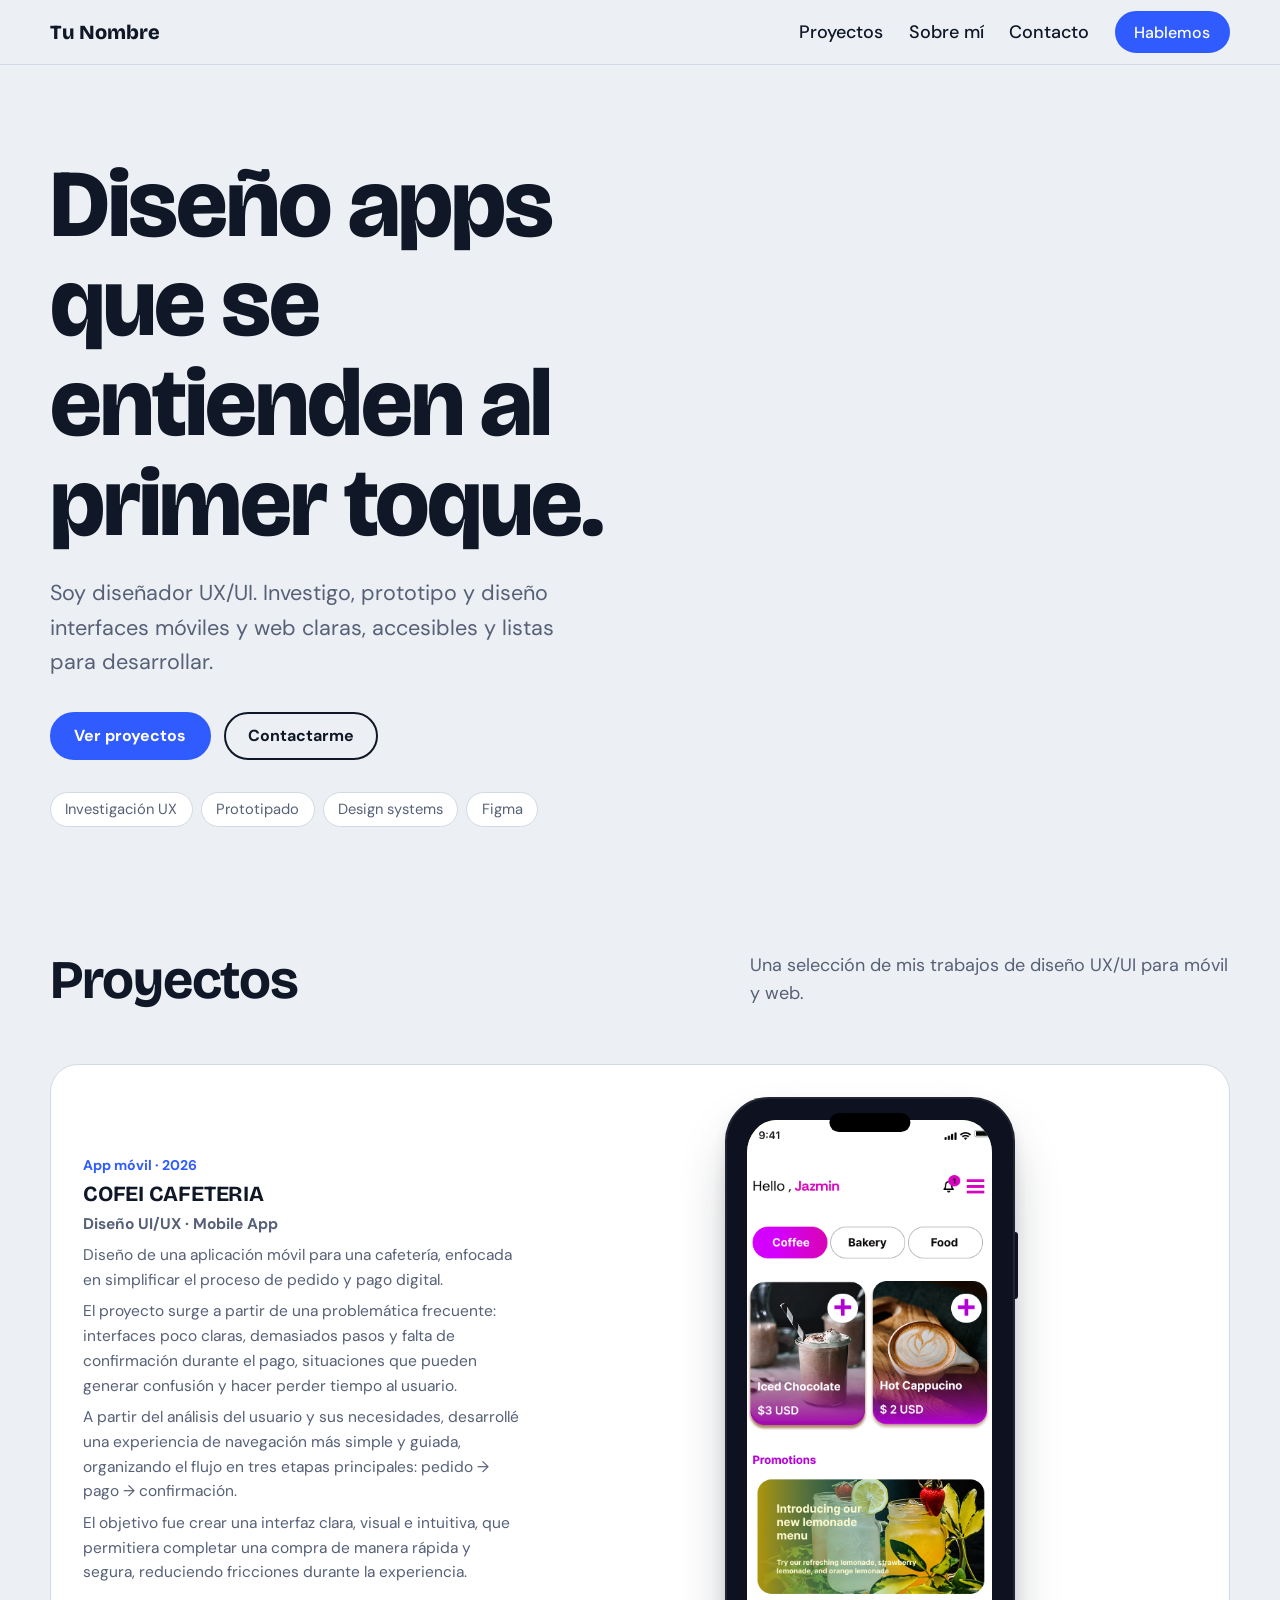
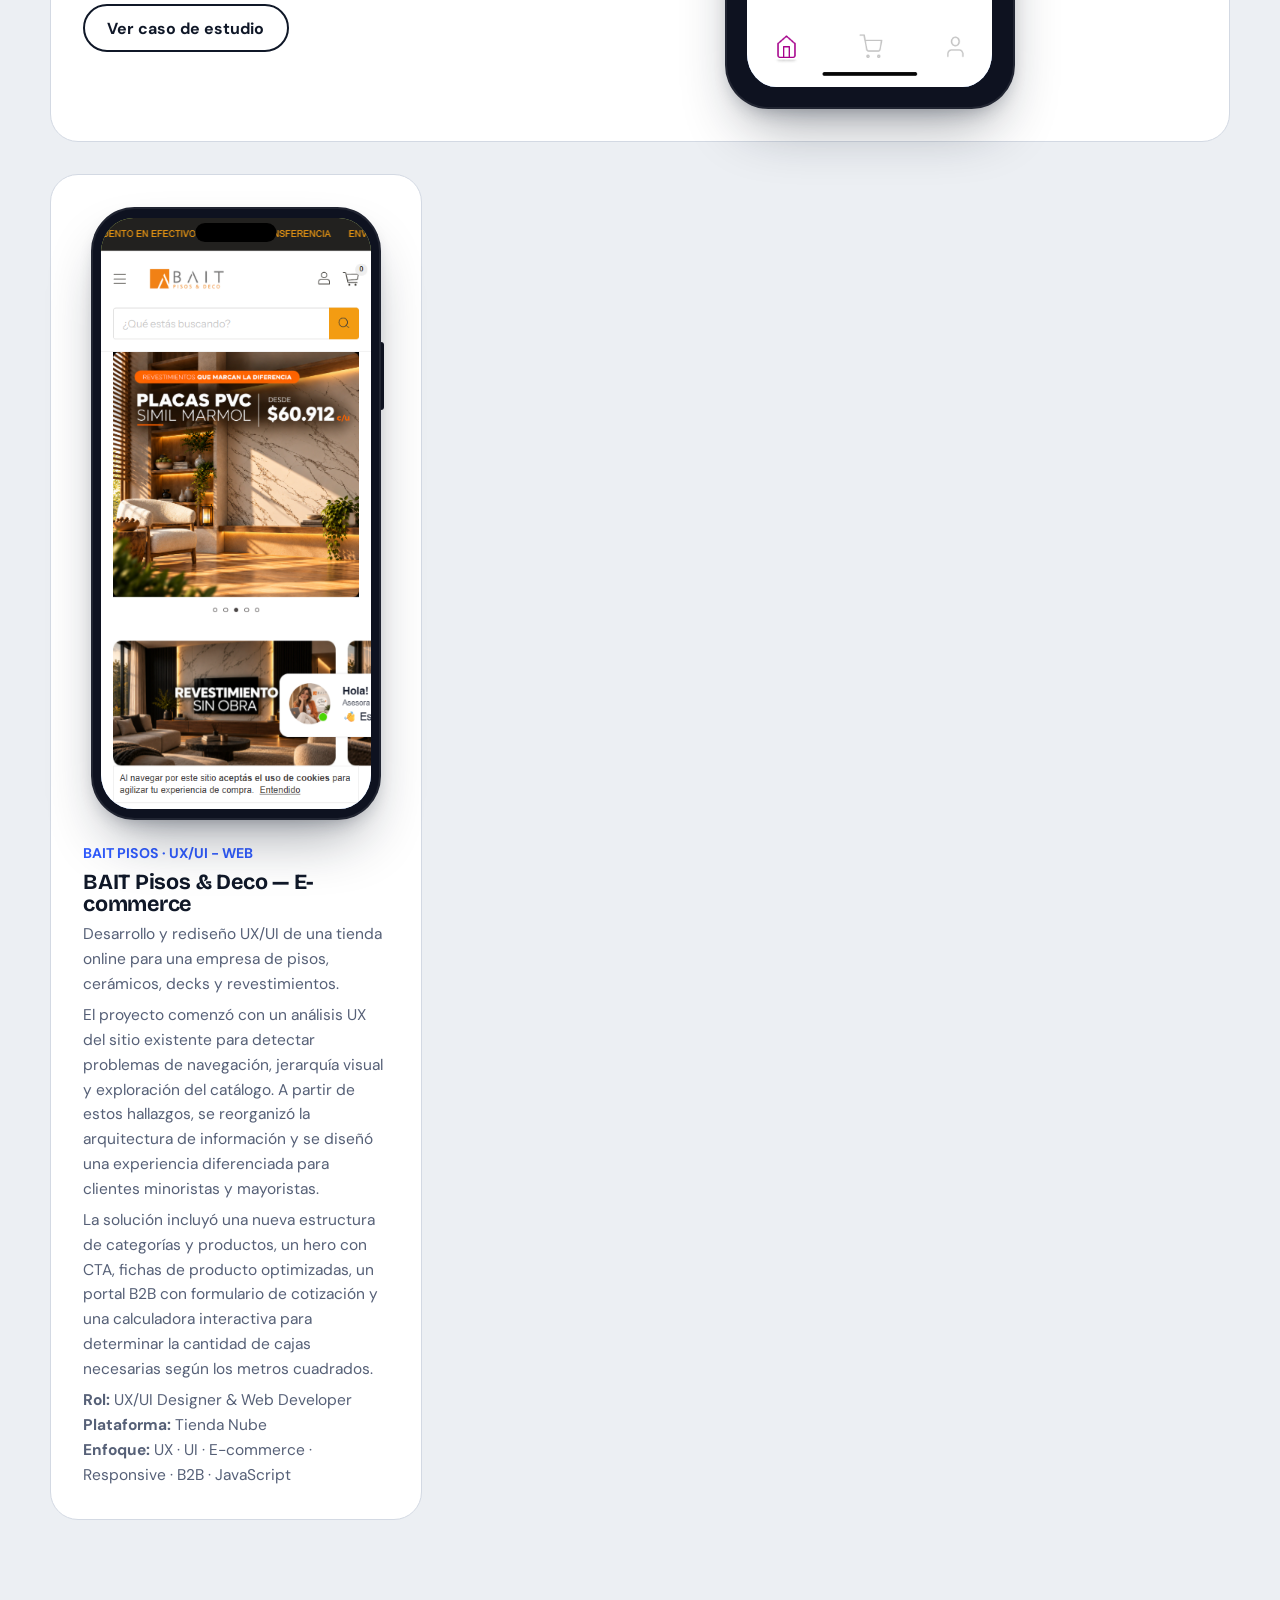
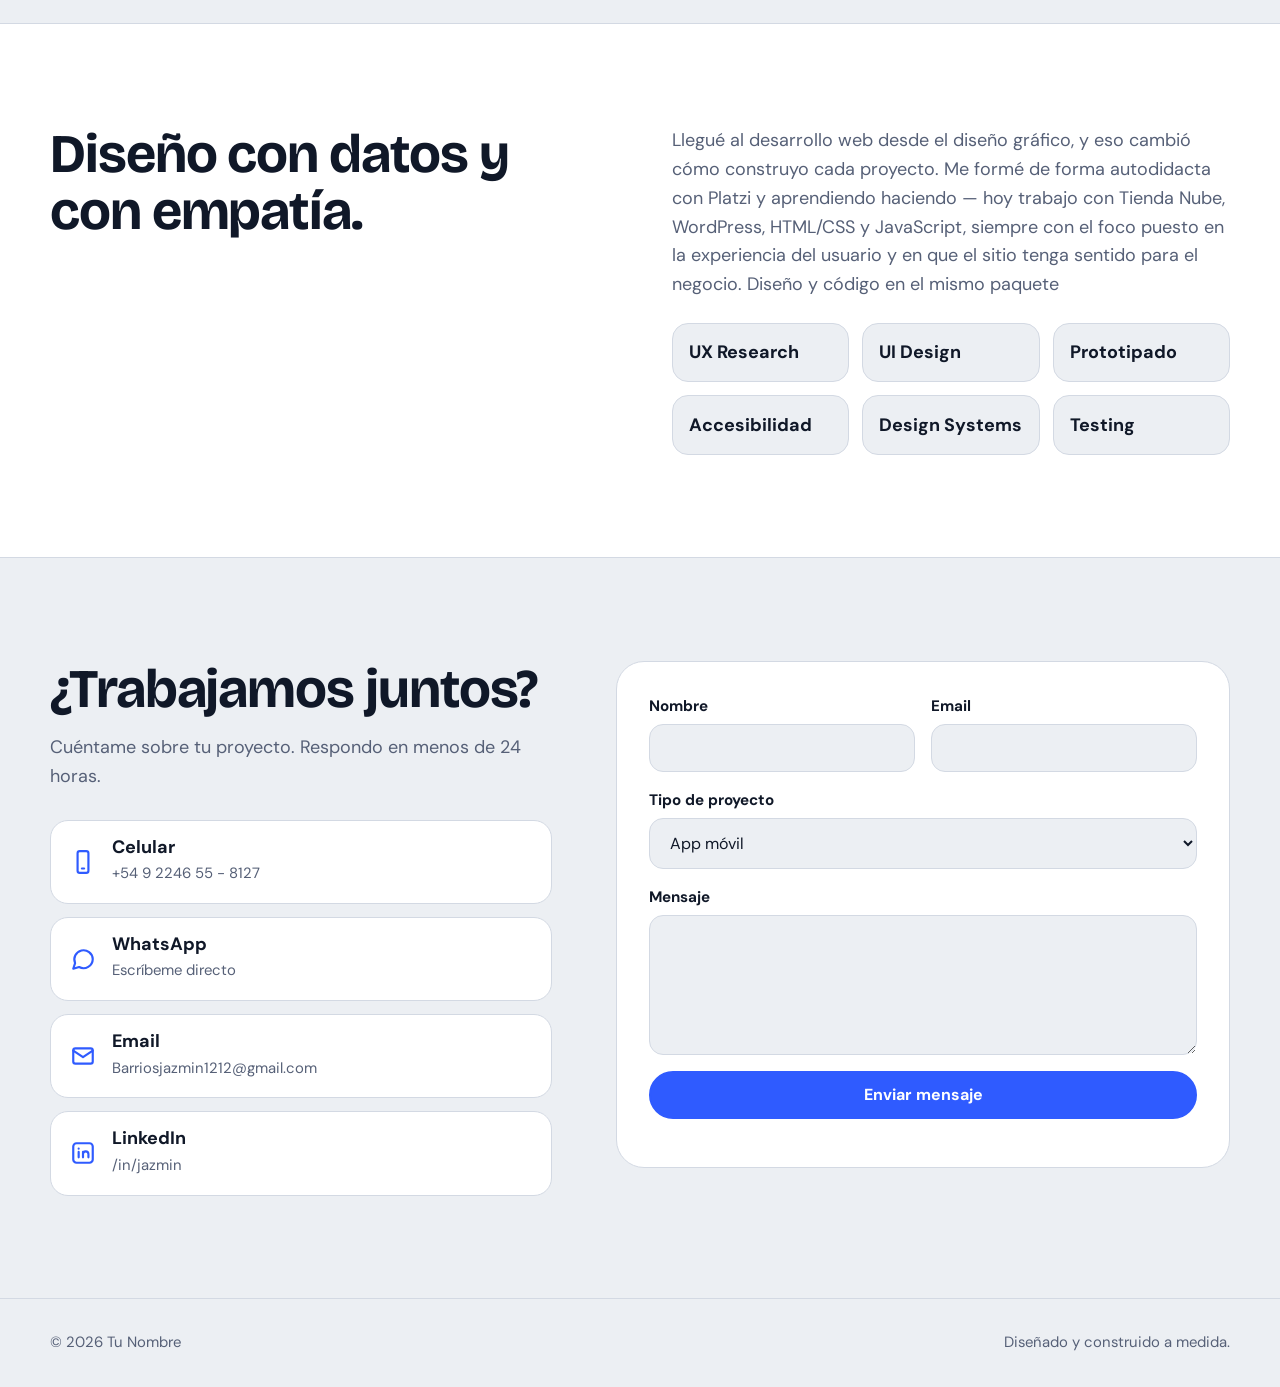
==== index.html @ ffe3392c "Update index.html" ====
<!DOCTYPE html>
<html lang="es">
<head>
<meta charset="utf-8">
<meta name="viewport" content="width=device-width, initial-scale=1, viewport-fit=cover">
<title>JAZMIN BARRIOS · Diseñador UX/UI</title>
<link rel="preconnect" href="https://fonts.googleapis.com">
<link href="https://fonts.googleapis.com/css2?family=Bricolage+Grotesque:opsz,wght@12..96,500;12..96,700;12..96,800&family=DM+Sans:wght@400;500;700&display=swap" rel="stylesheet">
<style>
:root{
  --bg:#ECEFF3; --surface:#FFFFFF; --ink:#101828; --muted:#566077; --line:#D3D9E3;
  --accent:#2F5BFF; --accent-ink:#FFFFFF; --lime:#D9F36B; --phone:#0E1220;
  --f-display:"Bricolage Grotesque","Trebuchet MS",system-ui,sans-serif;
  --f-body:"DM Sans",system-ui,-apple-system,"Segoe UI",sans-serif;
  box-sizing:border-box; padding-top:env(safe-area-inset-top,0px); padding-bottom:env(safe-area-inset-bottom,0px);
}
@media (prefers-color-scheme:dark){:root:not([data-theme="light"]){--bg:#0C1020;--surface:#151B30;--ink:#EEF1F8;--muted:#9AA4BE;--line:#27304A;--accent:#7B98FF;--accent-ink:#0C1020;--phone:#03050B}}
:root[data-theme="dark"]{--bg:#0C1020;--surface:#151B30;--ink:#EEF1F8;--muted:#9AA4BE;--line:#27304A;--accent:#7B98FF;--accent-ink:#0C1020;--phone:#03050B}
*,*::before,*::after{box-sizing:inherit}
html{scroll-behavior:smooth;scroll-padding-top:calc(env(safe-area-inset-top,0px) + 72px)}
body{margin:0;background:var(--bg);color:var(--ink);font:400 clamp(1rem,.95rem + .25vw,1.125rem)/1.6 var(--f-body);-webkit-font-smoothing:antialiased;overflow-x:hidden}
img,video{max-width:100%;display:block}
a{color:inherit}
:focus-visible{outline:3px solid var(--accent);outline-offset:3px;border-radius:6px}
.wrap{width:min(1180px,100% - 2*clamp(1.1rem,4vw,2.5rem));margin-inline:auto}
h1,h2,h3{font-family:var(--f-display);line-height:1.04;margin:0;letter-spacing:-.02em}
h1{font-size:clamp(2.6rem,1.4rem + 6vw,6rem);font-weight:800}
h2{font-size:clamp(1.9rem,1.2rem + 3vw,3.4rem);font-weight:700}
h3{font-size:1.35rem;font-weight:700;letter-spacing:-.01em}
p{margin:0}
.btn{display:inline-flex;align-items:center;justify-content:center;gap:.5rem;min-height:48px;padding:.7rem 1.4rem;border-radius:999px;font-weight:700;text-decoration:none;border:2px solid var(--ink);cursor:pointer;font:700 1rem var(--f-body);background:transparent;color:var(--ink);transition:transform .15s,background .15s}
.btn:hover{transform:translateY(-2px)}
.btn.primary{background:var(--accent);border-color:var(--accent);color:var(--accent-ink)}

/* Header */
header{position:sticky;top:0;z-index:20;background:color-mix(in srgb,var(--bg) 88%,transparent);backdrop-filter:blur(10px);border-bottom:1px solid var(--line);padding-top:env(safe-area-inset-top,0px)}
.nav{display:flex;align-items:center;justify-content:space-between;min-height:64px}
.logo{font:800 1.25rem var(--f-display);text-decoration:none}
.menu{display:flex;gap:1.6rem;align-items:center}
.menu a{text-decoration:none;font-weight:500}
.menu a:hover{color:var(--accent)}
.burger{display:none;width:48px;height:48px;border:0;background:none;color:var(--ink);cursor:pointer}
.burger span,.burger span::before,.burger span::after{display:block;width:24px;height:2px;background:currentColor;margin:auto;position:relative;transition:.2s}
.burger span::before,.burger span::after{content:"";position:absolute;left:0}
.burger span::before{top:-7px}.burger span::after{top:7px}
@media (max-width:760px){
  .burger{display:block}
  .menu{position:absolute;inset:100% 0 auto 0;flex-direction:column;align-items:stretch;gap:0;background:var(--bg);border-bottom:1px solid var(--line);padding:.5rem clamp(1.1rem,4vw,2.5rem) 1rem;display:none}
  .menu.open{display:flex}
  .menu a{padding:.9rem 0;border-bottom:1px solid var(--line)}
}

/* Hero */
.hero{padding-block:clamp(2.5rem,7vw,6rem);display:grid;grid-template-columns:1.2fr .8fr;gap:clamp(2rem,5vw,4rem);align-items:center}
.hero p.lead{margin-top:1.4rem;max-width:34rem;color:var(--muted);font-size:1.2em}
.hero .actions{display:flex;flex-wrap:wrap;gap:.8rem;margin-top:2rem}
.tags{display:flex;flex-wrap:wrap;gap:.5rem;margin-top:2rem;padding:0;list-style:none}
.tags li{border:1px solid var(--line);background:var(--surface);padding:.3rem .9rem;border-radius:999px;font-size:.92rem;color:var(--muted)}
.hero-phone{display:grid;place-items:center}
@media (max-width:860px){.hero{grid-template-columns:1fr}.hero-phone{order:-1}}

/* Phone mockup */
.phone{position:relative;width:min(100%,290px);aspect-ratio:9/19;background:var(--phone);border-radius:15% / 7.2%;padding:3.4%;box-shadow:0 0 0 2px rgba(255,255,255,.08) inset,0 30px 60px -20px rgba(16,24,40,.45),0 8px 18px -8px rgba(16,24,40,.3)}
.phone::before{content:"";position:absolute;top:2.6%;left:50%;translate:-50% 0;width:28%;height:3%;background:#000;border-radius:99px;z-index:3}
.phone::after{content:"";position:absolute;right:-3px;top:22%;width:3px;height:11%;background:var(--phone);border-radius:0 3px 3px 0}
.screen{position:relative;width:100%;height:100%;border-radius:12% / 5.8%;overflow:hidden;background:linear-gradient(160deg,var(--lime),#9EC5FF 70%);display:grid;place-items:center;text-align:center}
.screen img,.screen video{position:absolute;inset:0;width:100%;height:100%;object-fit:cover}

/* Projects */
section{padding-block:clamp(3rem,8vw,6.5rem)}
.head{display:flex;flex-wrap:wrap;justify-content:space-between;align-items:end;gap:1rem;margin-bottom:clamp(2rem,5vw,3.5rem)}
.head p{color:var(--muted);max-width:30rem}
.projects{display:grid;gap:clamp(1.2rem,3vw,2rem);grid-template-columns:repeat(auto-fit,minmax(min(100%,300px),1fr))}
.card{background:var(--surface);border:1px solid var(--line);border-radius:28px;padding:clamp(1.2rem,3vw,2rem);display:grid;gap:1.4rem;justify-items:center;text-align:left}
.card .info{width:100%;display:grid;gap:.4rem}
.card .info p{color:var(--muted);font-size:.97rem}
.card .meta{font-size:.88rem;color:var(--accent);font-weight:700}
.card.wide{grid-column:1/-1;grid-template-columns:.8fr 1.2fr;align-items:center}
.card.wide .phones{display:flex;justify-content:center;gap:1rem;flex-wrap:wrap;width:100%}
.card.wide .phone{width:min(100%,290px)}
@media (max-width:760px){.card.wide{grid-template-columns:1fr}}

/* About */
.about{background:var(--surface);border-block:1px solid var(--line)}
.about .grid{display:grid;grid-template-columns:1fr 1fr;gap:clamp(2rem,5vw,4rem)}
.about p+p{margin-top:1rem}
.about p{color:var(--muted)}
.skills{display:grid;grid-template-columns:repeat(auto-fit,minmax(140px,1fr));gap:.8rem;margin-top:1.5rem}
.skills div{border:1px solid var(--line);border-radius:16px;padding:.9rem 1rem;font-weight:700;background:var(--bg)}
@media (max-width:760px){.about .grid{grid-template-columns:1fr}}

/* Contact */
.contact{display:grid;grid-template-columns:.9fr 1.1fr;gap:clamp(2rem,5vw,4rem);align-items:start}
.channels{display:grid;gap:.8rem;margin-top:1.8rem}
.channel{display:flex;align-items:center;gap:1rem;padding:1rem 1.2rem;border:1px solid var(--line);background:var(--surface);border-radius:18px;text-decoration:none;min-height:64px;transition:border-color .15s,transform .15s}
.channel:hover{border-color:var(--accent);transform:translateX(4px)}
.channel svg{width:26px;height:26px;flex:none;color:var(--accent)}
.channel b{display:block;line-height:1.2}
.channel span{color:var(--muted);font-size:.93rem;overflow-wrap:anywhere}
form{display:grid;gap:1rem;background:var(--surface);border:1px solid var(--line);border-radius:28px;padding:clamp(1.2rem,3vw,2rem)}
.two{display:grid;grid-template-columns:1fr 1fr;gap:1rem}
label{display:grid;gap:.35rem;font-weight:700;font-size:.95rem}
input[type=text],input[type=email],textarea,select{font:400 1rem var(--f-body);color:var(--ink);background:var(--bg);border:1.5px solid var(--line);border-radius:14px;padding:.8rem 1rem;width:100%;min-height:48px}
textarea{min-height:140px;resize:vertical}
input:focus,textarea:focus,select:focus{outline:3px solid var(--accent);outline-offset:1px;border-color:var(--accent)}
@media (max-width:860px){.contact{grid-template-columns:1fr}}
@media (max-width:480px){.two{grid-template-columns:1fr}}

footer{padding-block:2rem;border-top:1px solid var(--line);color:var(--muted);font-size:.93rem}
footer .wrap{display:flex;flex-wrap:wrap;justify-content:space-between;gap:.6rem}
@media (prefers-reduced-motion:reduce){*{transition:none!important;animation:none!important;scroll-behavior:auto!important}}
@keyframes rise{from{opacity:0;transform:translateY(30px) rotate(3deg)}to{opacity:1;transform:none}}
.hero-phone .phone{animation:rise .9s cubic-bezier(.2,.8,.2,1) both}
</style>
</head>
<body>

<header>
  <div class="wrap nav">
    <a class="logo" href="#inicio">Tu Nombre</a>
    <button class="burger" aria-label="Abrir menú" aria-expanded="false" aria-controls="menu"><span></span></button>
    <nav class="menu" id="menu" aria-label="Principal">
      <a href="#proyectos">Proyectos</a>
      <a href="#sobre-mi">Sobre mí</a>
      <a href="#contacto">Contacto</a>
      <a class="btn primary" href="#contacto" style="min-height:42px;padding:.4rem 1.1rem">Hablemos</a>
    </nav>
  </div>
</header>

<main id="inicio">
  <div class="wrap hero">
    <div>
      <h1>Diseño apps que se entienden al primer toque.</h1>
      <p class="lead">Soy diseñador UX/UI. Investigo, prototipo y diseño interfaces móviles y web claras, accesibles y listas para desarrollar.</p>
      <div class="actions">
        <a class="btn primary" href="#proyectos">Ver proyectos</a>
        <a class="btn" href="#contacto">Contactarme</a>
      </div>
      <ul class="tags"><li>Investigación UX</li><li>Prototipado</li><li>Design systems</li><li>Figma</li></ul>
    </div>
    <div class="hero-phone">
      <!-- CELULAR DEL HERO: cambiá img/hero.png por tu imagen -->
    
    </div>
  </div>

  <section id="proyectos" style="padding-top:1rem">
    <div class="wrap">
      <div class="head">
        <h2>Proyectos</h2>
        <p>Una selección de mis trabajos de diseño UX/UI para móvil y web.</p>
      </div>
      <div class="projects">

        <!-- PROYECTO 1: COFEI (3 pantallas) -->
        <article class="card wide">
          <div class="info">
            <span class="meta">App móvil · 2026</span>
            <h3>COFEI CAFETERIA</h3>
            <p><strong>Diseño UI/UX · Mobile App</strong></p>
            <p>Diseño de una aplicación móvil para una cafetería, enfocada en simplificar el proceso de pedido y pago digital.</p>
            <p>El proyecto surge a partir de una problemática frecuente: interfaces poco claras, demasiados pasos y falta de confirmación durante el pago, situaciones que pueden generar confusión y hacer perder tiempo al usuario.</p>
            <p>A partir del análisis del usuario y sus necesidades, desarrollé una experiencia de navegación más simple y guiada, organizando el flujo en tres etapas principales: pedido → pago → confirmación.</p>
            <p>El objetivo fue crear una interfaz clara, visual e intuitiva, que permitiera completar una compra de manera rápida y segura, reduciendo fricciones durante la experiencia.</p>
            <div><a class="btn" href="https://drive.google.com/file/d/15c0gCUT5WJkd02UTQThcru2a3MpFmEV_/view?usp=sharing" target="_blank" rel="noopener" style="margin-top:.8rem">Ver caso de estudio</a></div>
          </div>
          <div class="phone"><div class="screen"><img src="./Messanger%20Discover%20%282%29.png" alt="Tienda online BAIT Pisos & Deco"> alt="Tienda online BAIT Pisos & Deco"></div></div>
          
        </article>

        <!-- PROYECTO 2: BAIT -->
        <article class="card">
          <div class="phone"><div class="screen"><img src="./Captura de pantalla 2026-10-03 153415.png" alt="Tienda online BAIT Pisos & Deco"> alt="Tienda online BAIT Pisos & Deco"></div></div>
          <div class="info">
            <span class="meta">BAIT PISOS · UX/UI - WEB</span>
            <h3>BAIT Pisos &amp; Deco — E-commerce</h3>
            <p>Desarrollo y rediseño UX/UI de una tienda online para una empresa de pisos, cerámicos, decks y revestimientos.</p>
            <p>El proyecto comenzó con un análisis UX del sitio existente para detectar problemas de navegación, jerarquía visual y exploración del catálogo. A partir de estos hallazgos, se reorganizó la arquitectura de información y se diseñó una experiencia diferenciada para clientes minoristas y mayoristas.</p>
            <p>La solución incluyó una nueva estructura de categorías y productos, un hero con CTA, fichas de producto optimizadas, un portal B2B con formulario de cotización y una calculadora interactiva para determinar la cantidad de cajas necesarias según los metros cuadrados.</p>
            <p><strong>Rol:</strong> UX/UI Designer &amp; Web Developer<br>
            <strong>Plataforma:</strong> Tienda Nube<br>
            <strong>Enfoque:</strong> UX · UI · E-commerce · Responsive · B2B · JavaScript</p>
          </div>
        </article>

        <!-- PROYECTO 3 -->
       
  </section>

  <section id="sobre-mi" class="about">
    <div class="wrap grid">
      <h2>Diseño con datos y con empatía.</h2>
      <div>
        <p>Llegué al desarrollo web desde el diseño gráfico, y eso
cambió cómo construyo cada proyecto. Me formé de forma
autodidacta con Platzi y aprendiendo haciendo — hoy
trabajo con Tienda Nube, WordPress, HTML/CSS y
JavaScript, siempre con el foco puesto en la experiencia del
usuario y en que el sitio tenga sentido para el negocio.
Diseño y código en el mismo paquete</p>
        <div class="skills"><div>UX Research</div><div>UI Design</div><div>Prototipado</div><div>Accesibilidad</div><div>Design Systems</div><div>Testing</div></div>
      </div>
    </div>
  </section>

  <section id="contacto">
    <div class="wrap contact">
      <div>
        <h2>¿Trabajamos juntos?</h2>
        <p style="color:var(--muted);margin-top:1rem">Cuéntame sobre tu proyecto. Respondo en menos de 24 horas.</p>
        <div class="channels">
          <a class="channel" href="tel:+542246558127"><svg viewBox="0 0 24 24" fill="none" stroke="currentColor" stroke-width="2" stroke-linecap="round" stroke-linejoin="round"><rect x="7" y="2" width="10" height="20" rx="2"/><path d="M11 18h2"/></svg><div><b>Celular</b><span>+54 9 2246 55 - 8127</span></div></a>
          <a class="channel" href="https://wa.me/542246558127" target="_blank" rel="noopener"><svg viewBox="0 0 24 24" fill="none" stroke="currentColor" stroke-width="2" stroke-linecap="round" stroke-linejoin="round"><path d="M21 12a8.5 8.5 0 0 1-12.6 7.4L3 21l1.7-5.2A8.5 8.5 0 1 1 21 12z"/></svg><div><b>WhatsApp</b><span>Escríbeme directo</span></div></a>
          <a class="channel" href="mailto:hola@tunombre.com"><svg viewBox="0 0 24 24" fill="none" stroke="currentColor" stroke-width="2" stroke-linecap="round" stroke-linejoin="round"><rect x="3" y="5" width="18" height="14" rx="2"/><path d="m3 7 9 6 9-6"/></svg><div><b>Email</b><span>Barriosjazmin1212@gmail.com</span></div></a>
          <a class="channel" href="www.linkedin.com/in/jazmin-victoria-barrios-083703380" target="_blank" rel="noopener"><svg viewBox="0 0 24 24" fill="none" stroke="currentColor" stroke-width="2" stroke-linecap="round" stroke-linejoin="round"><rect x="3" y="3" width="18" height="18" rx="3"/><path d="M8 11v5M8 8v.01M12 16v-5M12 13a2.5 2.5 0 0 1 5 0v3"/></svg><div><b>LinkedIn</b><span>/in/jazmin</span></div></a>
        </div>
      </div>
      <form id="form">
        <div class="two">
          <label>Nombre<input type="text" name="nombre" required autocomplete="name"></label>
          <label>Email<input type="email" name="email" required autocomplete="email"></label>
        </div>
        <label>Tipo de proyecto
          <select name="tipo"><option>App móvil</option><option>Sitio web</option><option>Design system</option><option>Otro</option></select>
        </label>
        <label>Mensaje<textarea name="mensaje" required></textarea></label>
        <button class="btn primary" type="submit">Enviar mensaje</button>
        <p id="msg" role="status" style="color:var(--muted);font-size:.93rem"></p>
      </form>
    </div>
  </section>
</main>

<footer><div class="wrap"><span>© 2026 Tu Nombre</span><span>Diseñado y construido a medida.</span></div></footer>

<script>
// Menú móvil
const burger=document.querySelector('.burger'),menu=document.getElementById('menu');
burger.addEventListener('click',()=>{const o=menu.classList.toggle('open');burger.setAttribute('aria-expanded',o)});
menu.querySelectorAll('a').forEach(a=>a.addEventListener('click',()=>{menu.classList.remove('open');burger.setAttribute('aria-expanded',false)}));

// Formulario → abre tu correo con el mensaje listo
document.getElementById('form').addEventListener('submit',e=>{
  e.preventDefault();
  const d=new FormData(e.target);
  const body=encodeURIComponent(`${d.get('mensaje')}\n\n— ${d.get('nombre')} (${d.get('email')})`);
  location.href=`mailto:hola@tunombre.com?subject=${encodeURIComponent('Proyecto: '+d.get('tipo'))}&body=${body}`;
  document.getElementById('msg').textContent='Abriendo tu app de correo para enviar el mensaje.';
});
</script>
</body>
</html>
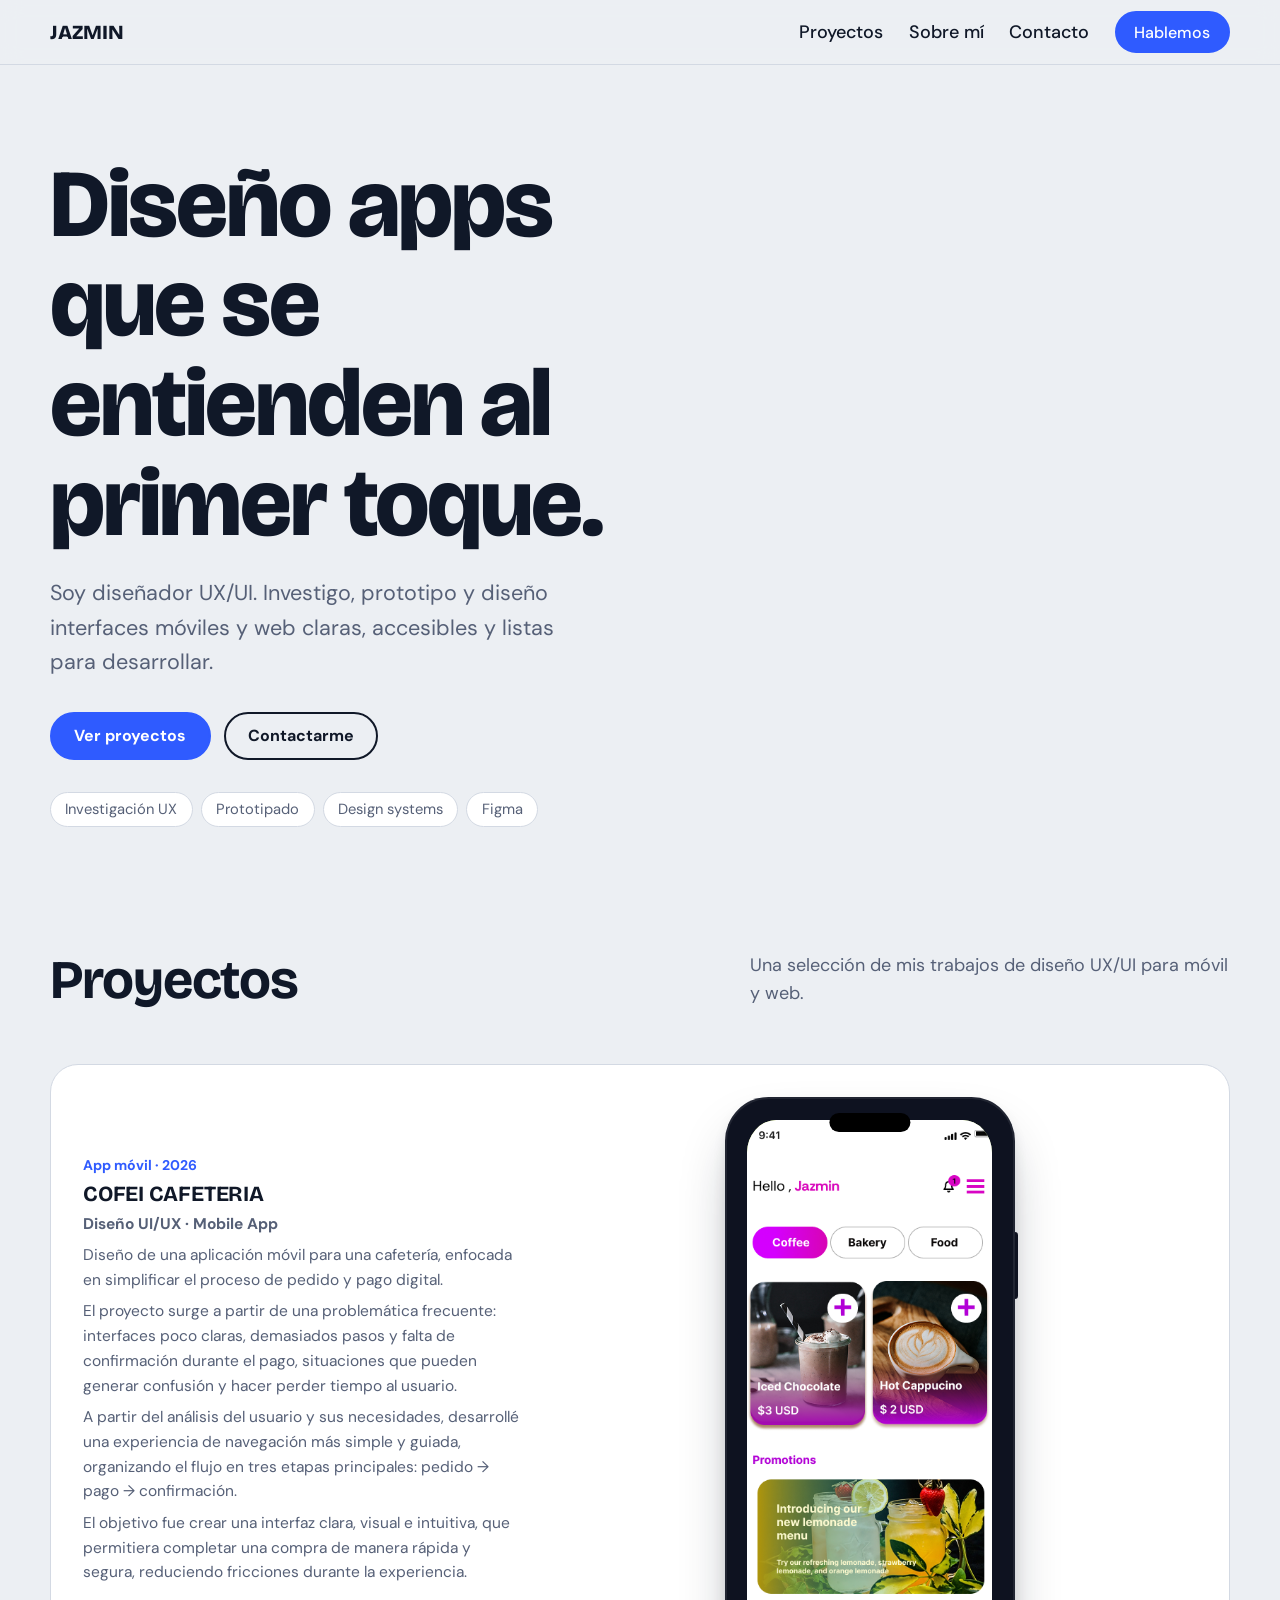
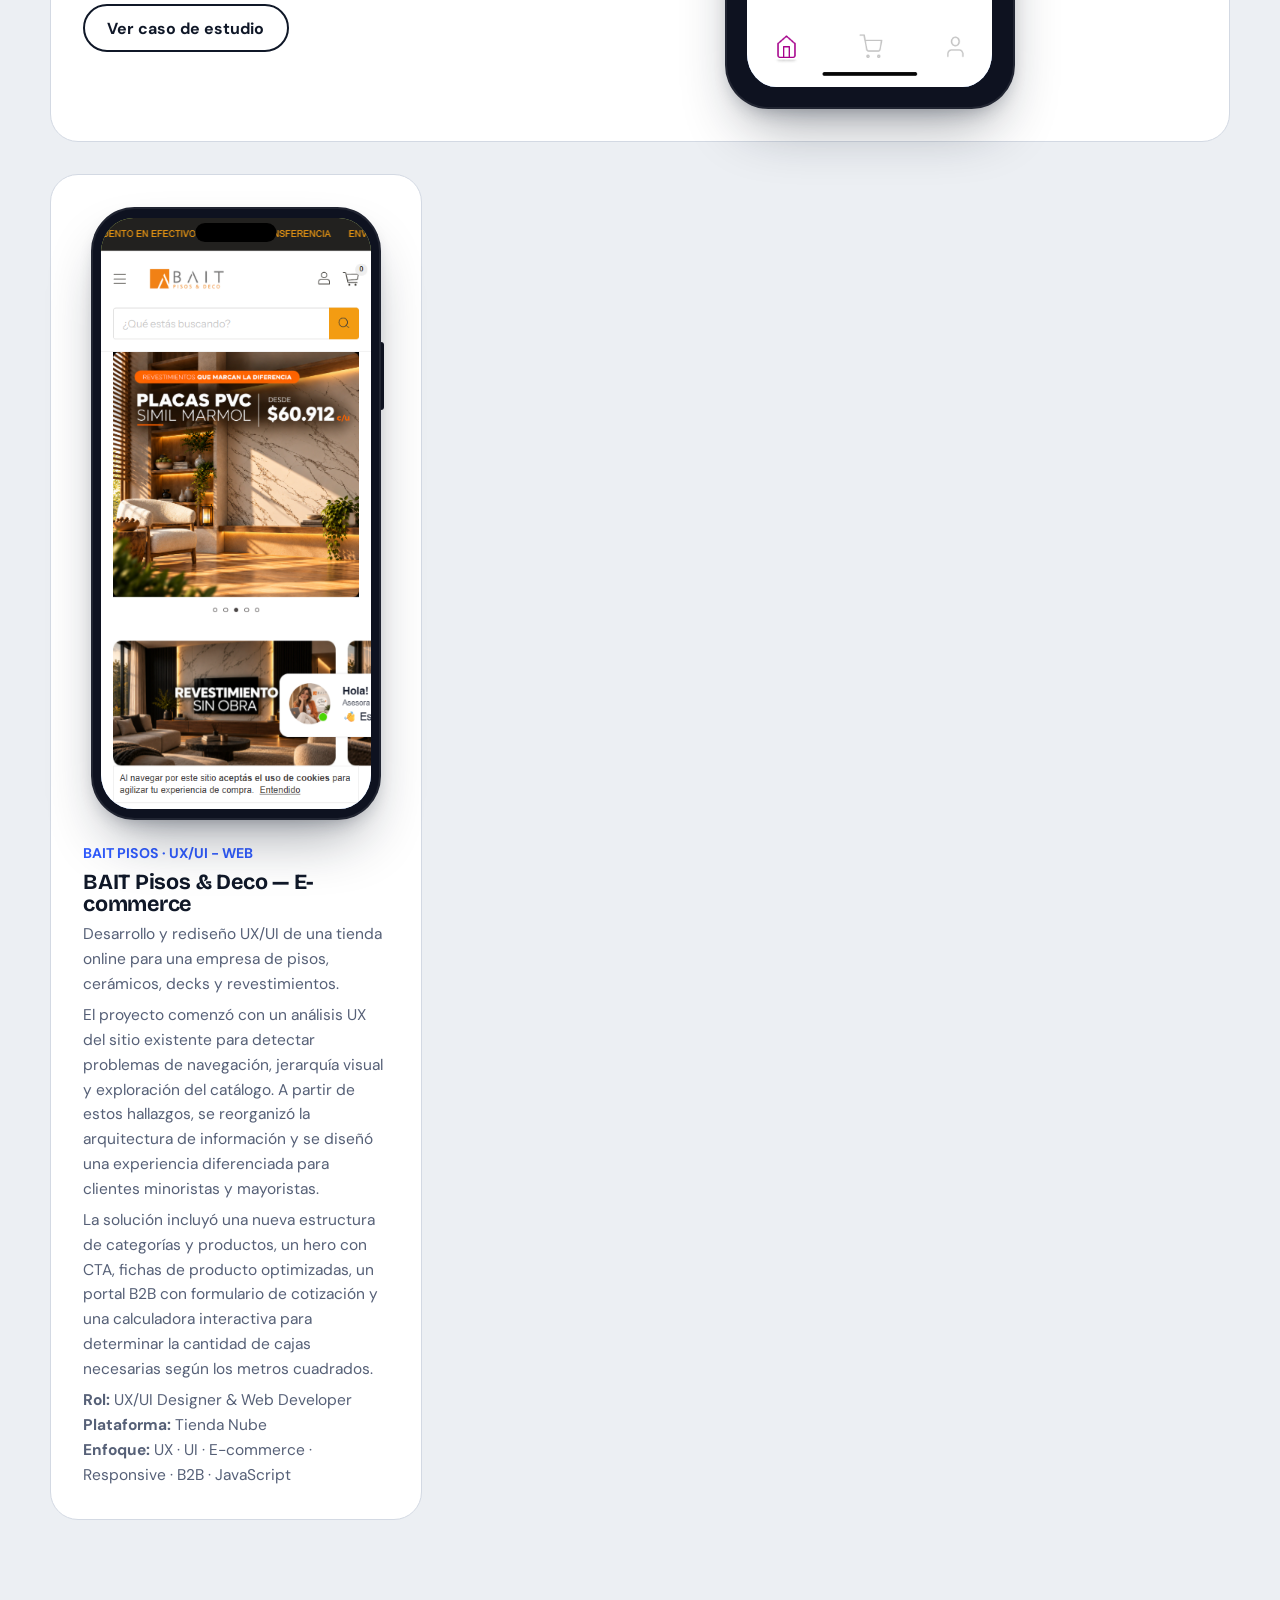
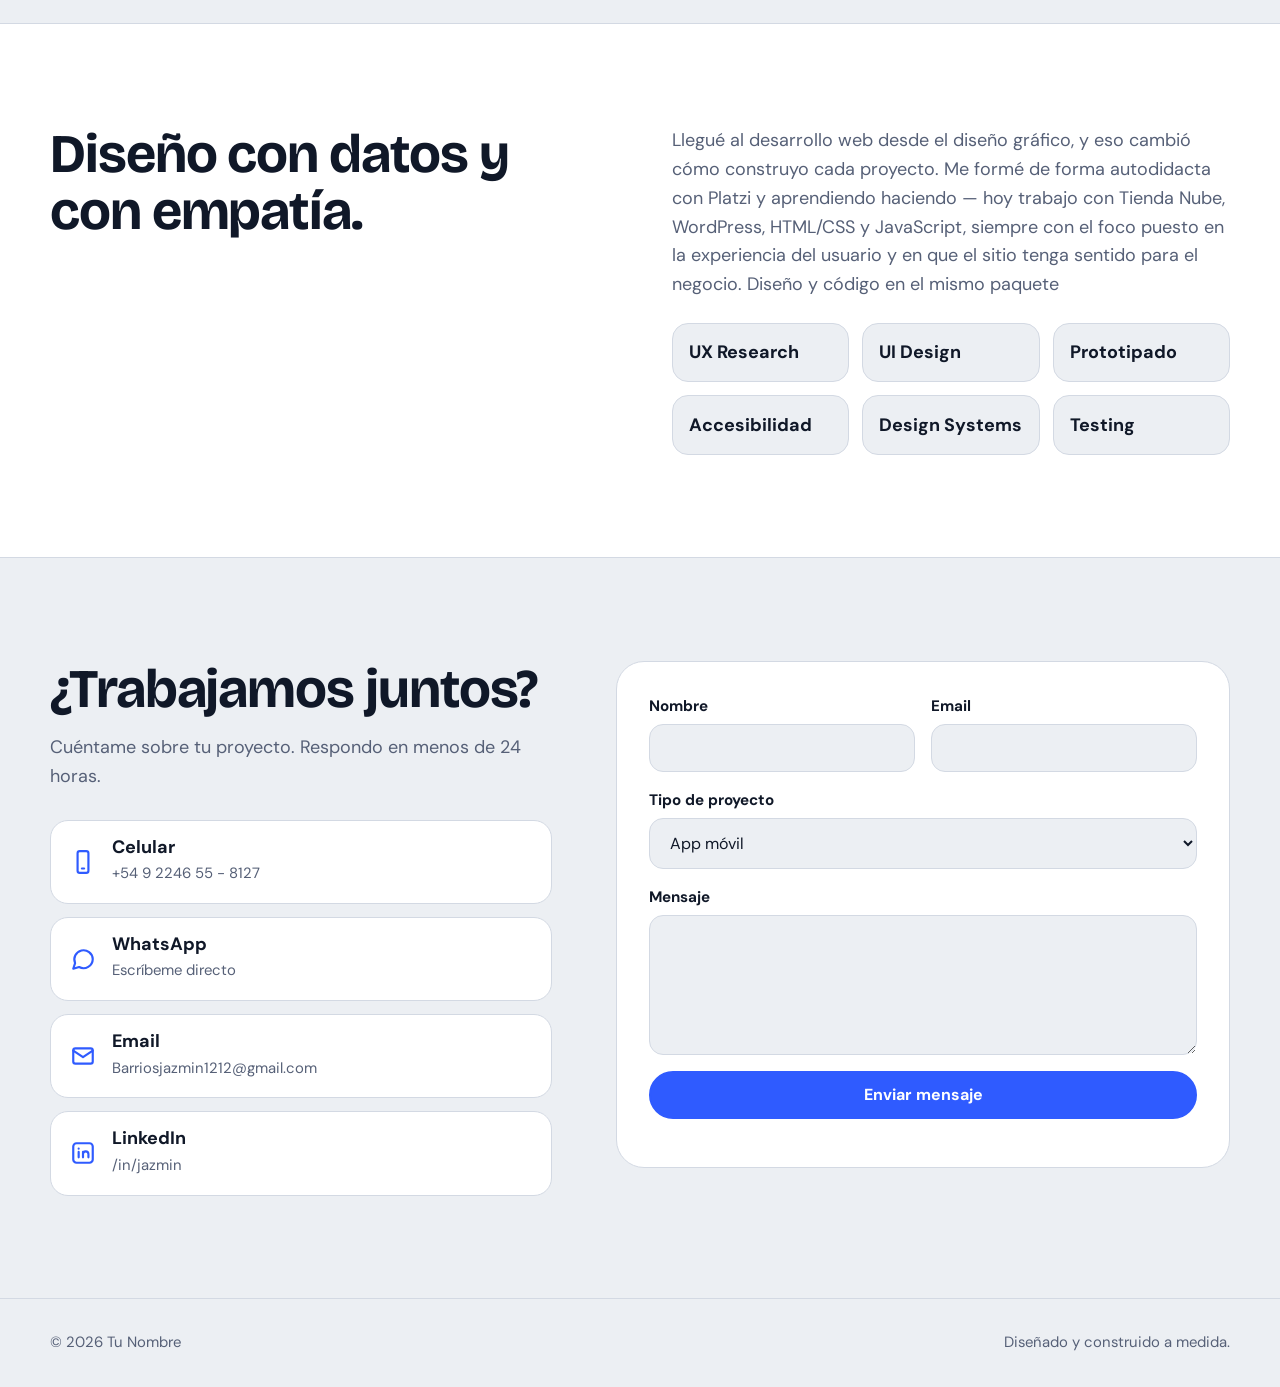
==== commit 32f71463: "Update index.html" ====
--- a/index.html
+++ b/index.html
@@ -117,7 +117,7 @@
 
 <header>
   <div class="wrap nav">
-    <a class="logo" href="#inicio">Tu Nombre</a>
+    <a class="logo" href="#inicio">JAZMIN</a>
     <button class="burger" aria-label="Abrir menú" aria-expanded="false" aria-controls="menu"><span></span></button>
     <nav class="menu" id="menu" aria-label="Principal">
       <a href="#proyectos">Proyectos</a>
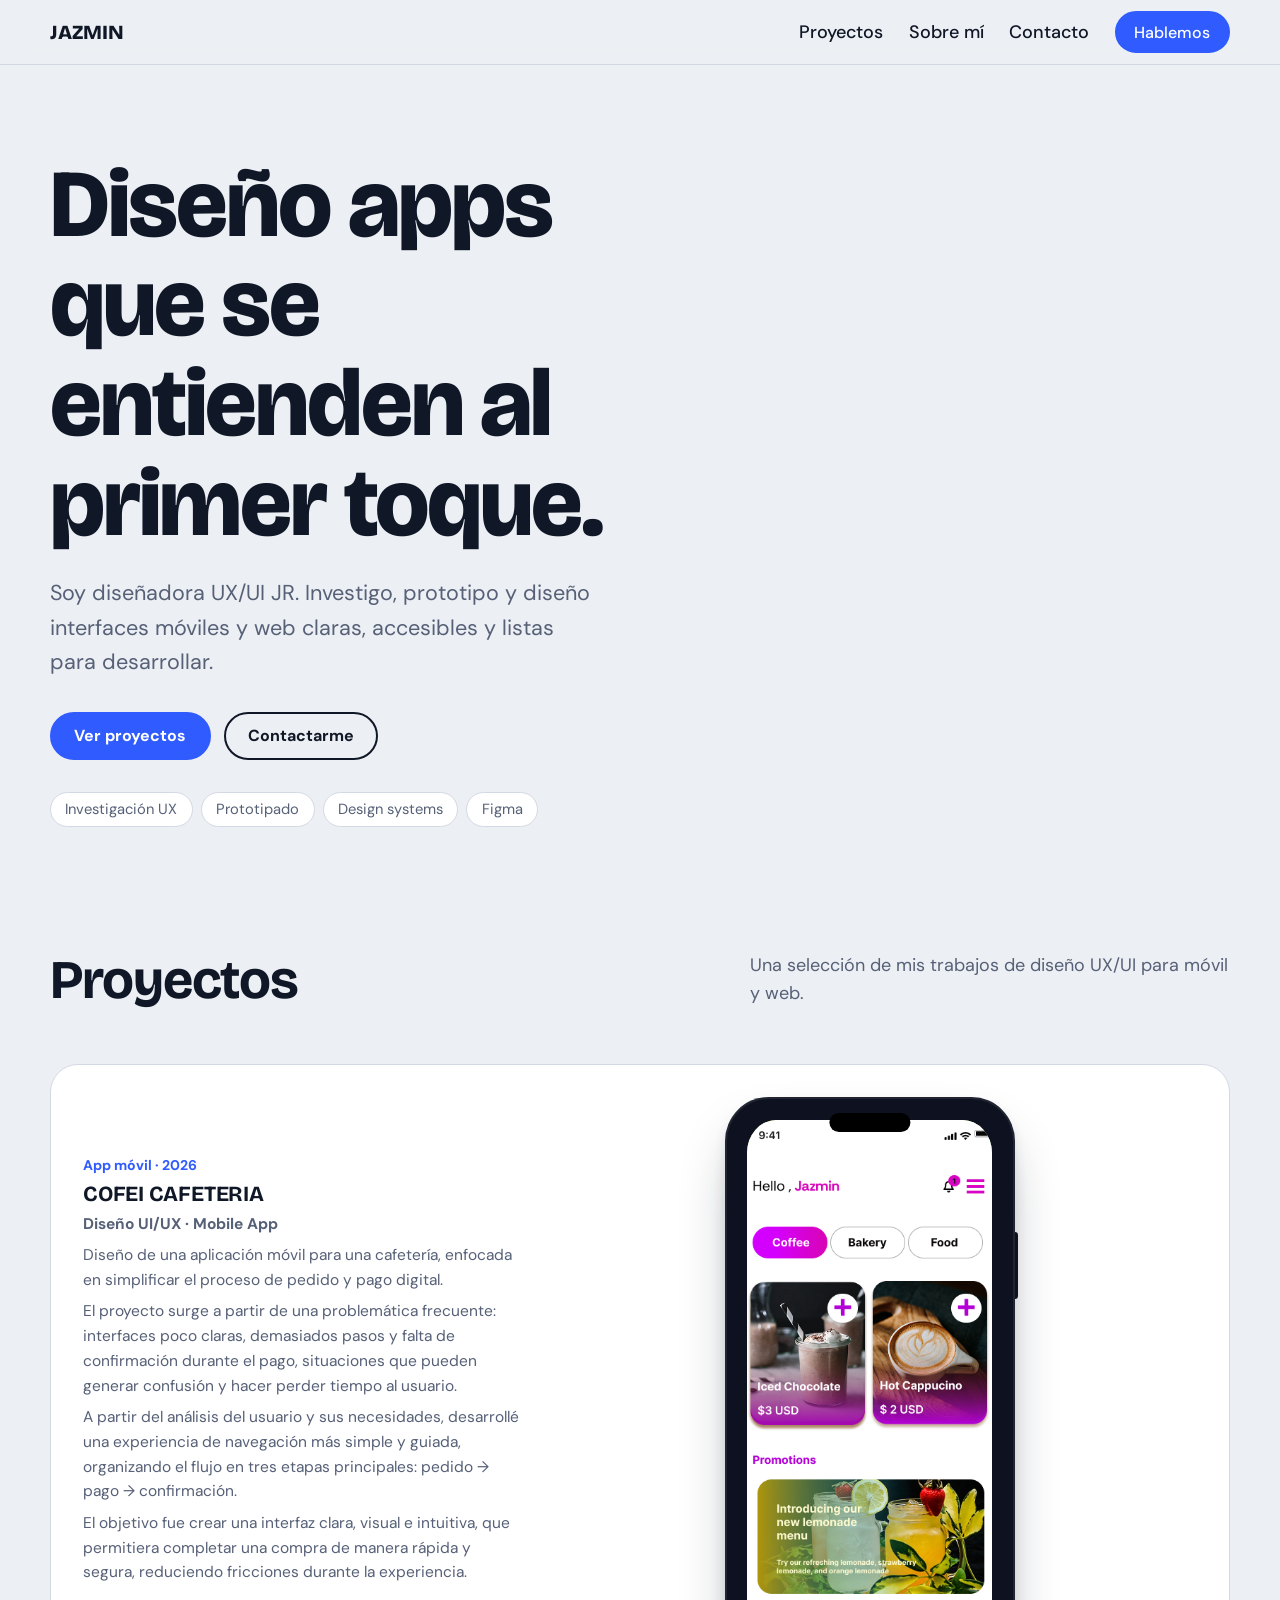
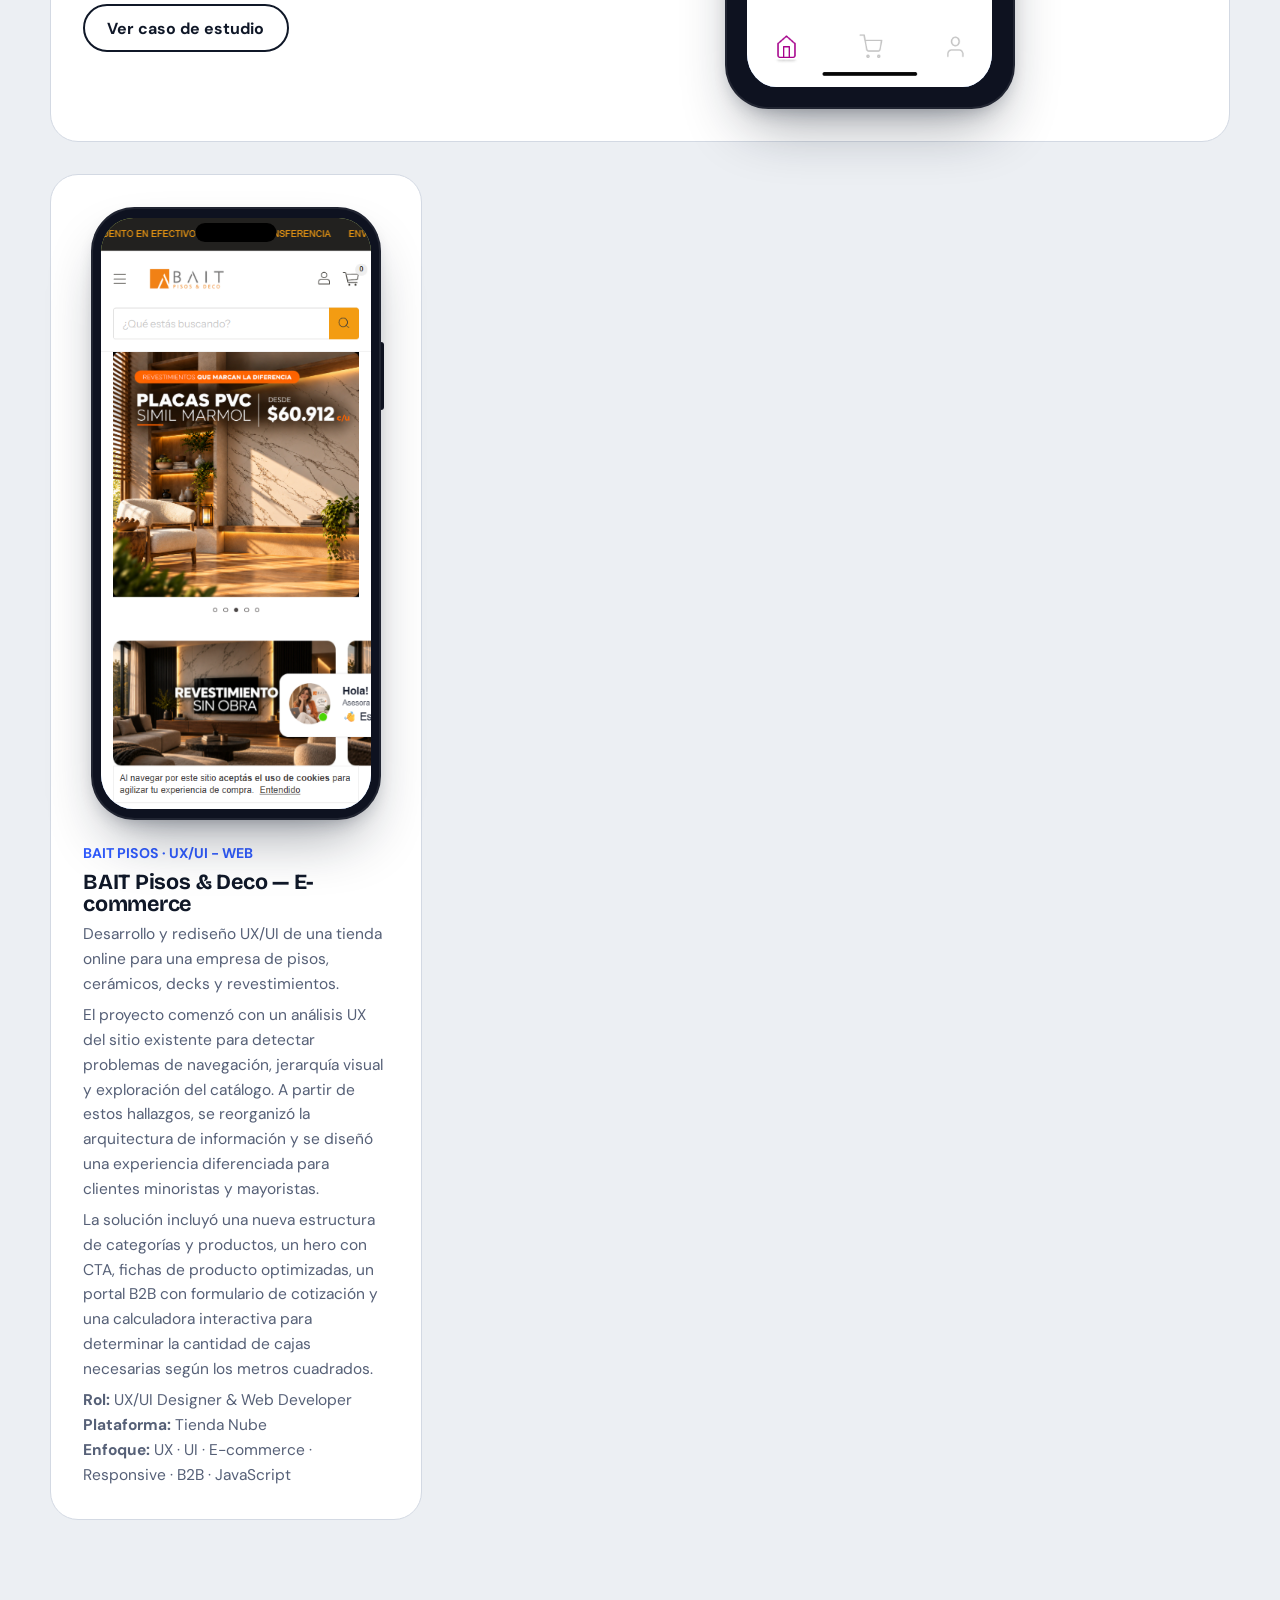
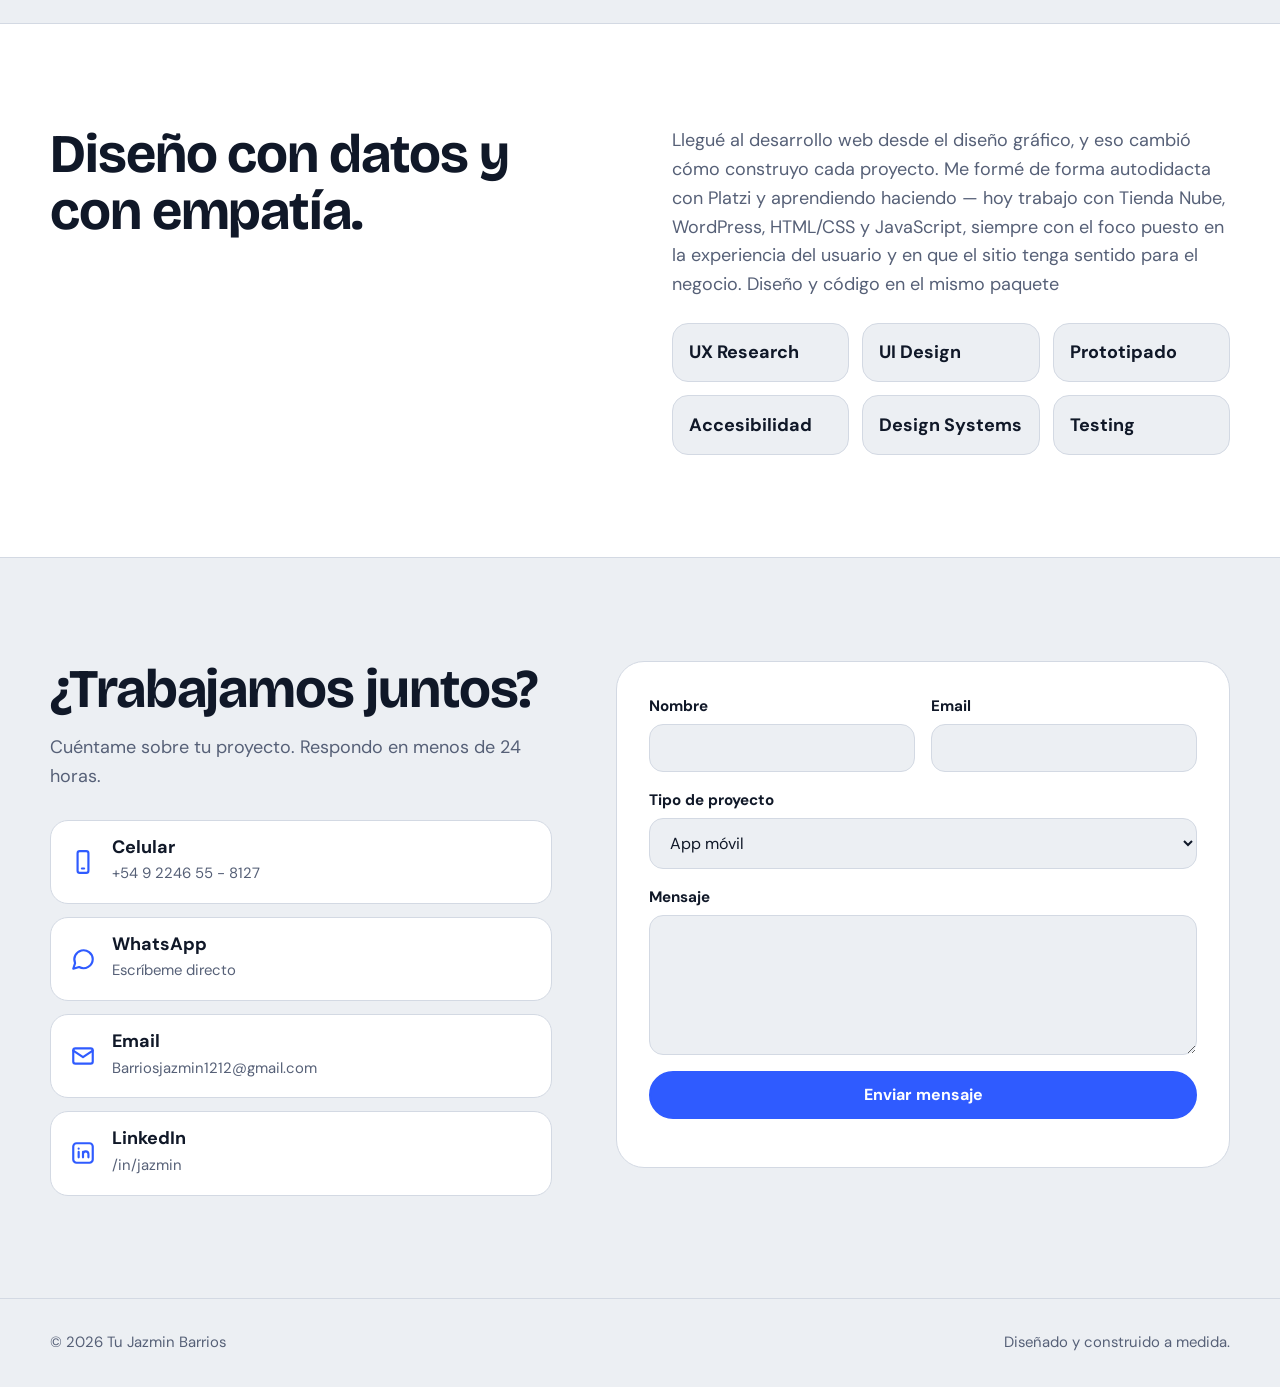
==== commit 8e272e40: "Update index.html" ====
--- a/index.html
+++ b/index.html
@@ -132,7 +132,7 @@
   <div class="wrap hero">
     <div>
       <h1>Diseño apps que se entienden al primer toque.</h1>
-      <p class="lead">Soy diseñador UX/UI. Investigo, prototipo y diseño interfaces móviles y web claras, accesibles y listas para desarrollar.</p>
+      <p class="lead">Soy diseñadora UX/UI JR. Investigo, prototipo y diseño interfaces móviles y web claras, accesibles y listas para desarrollar.</p>
       <div class="actions">
         <a class="btn primary" href="#proyectos">Ver proyectos</a>
         <a class="btn" href="#contacto">Contactarme</a>
@@ -232,7 +232,7 @@
   </section>
 </main>
 
-<footer><div class="wrap"><span>© 2026 Tu Nombre</span><span>Diseñado y construido a medida.</span></div></footer>
+<footer><div class="wrap"><span>© 2026 Tu Jazmin Barrios</span><span>Diseñado y construido a medida.</span></div></footer>
 
 <script>
 // Menú móvil
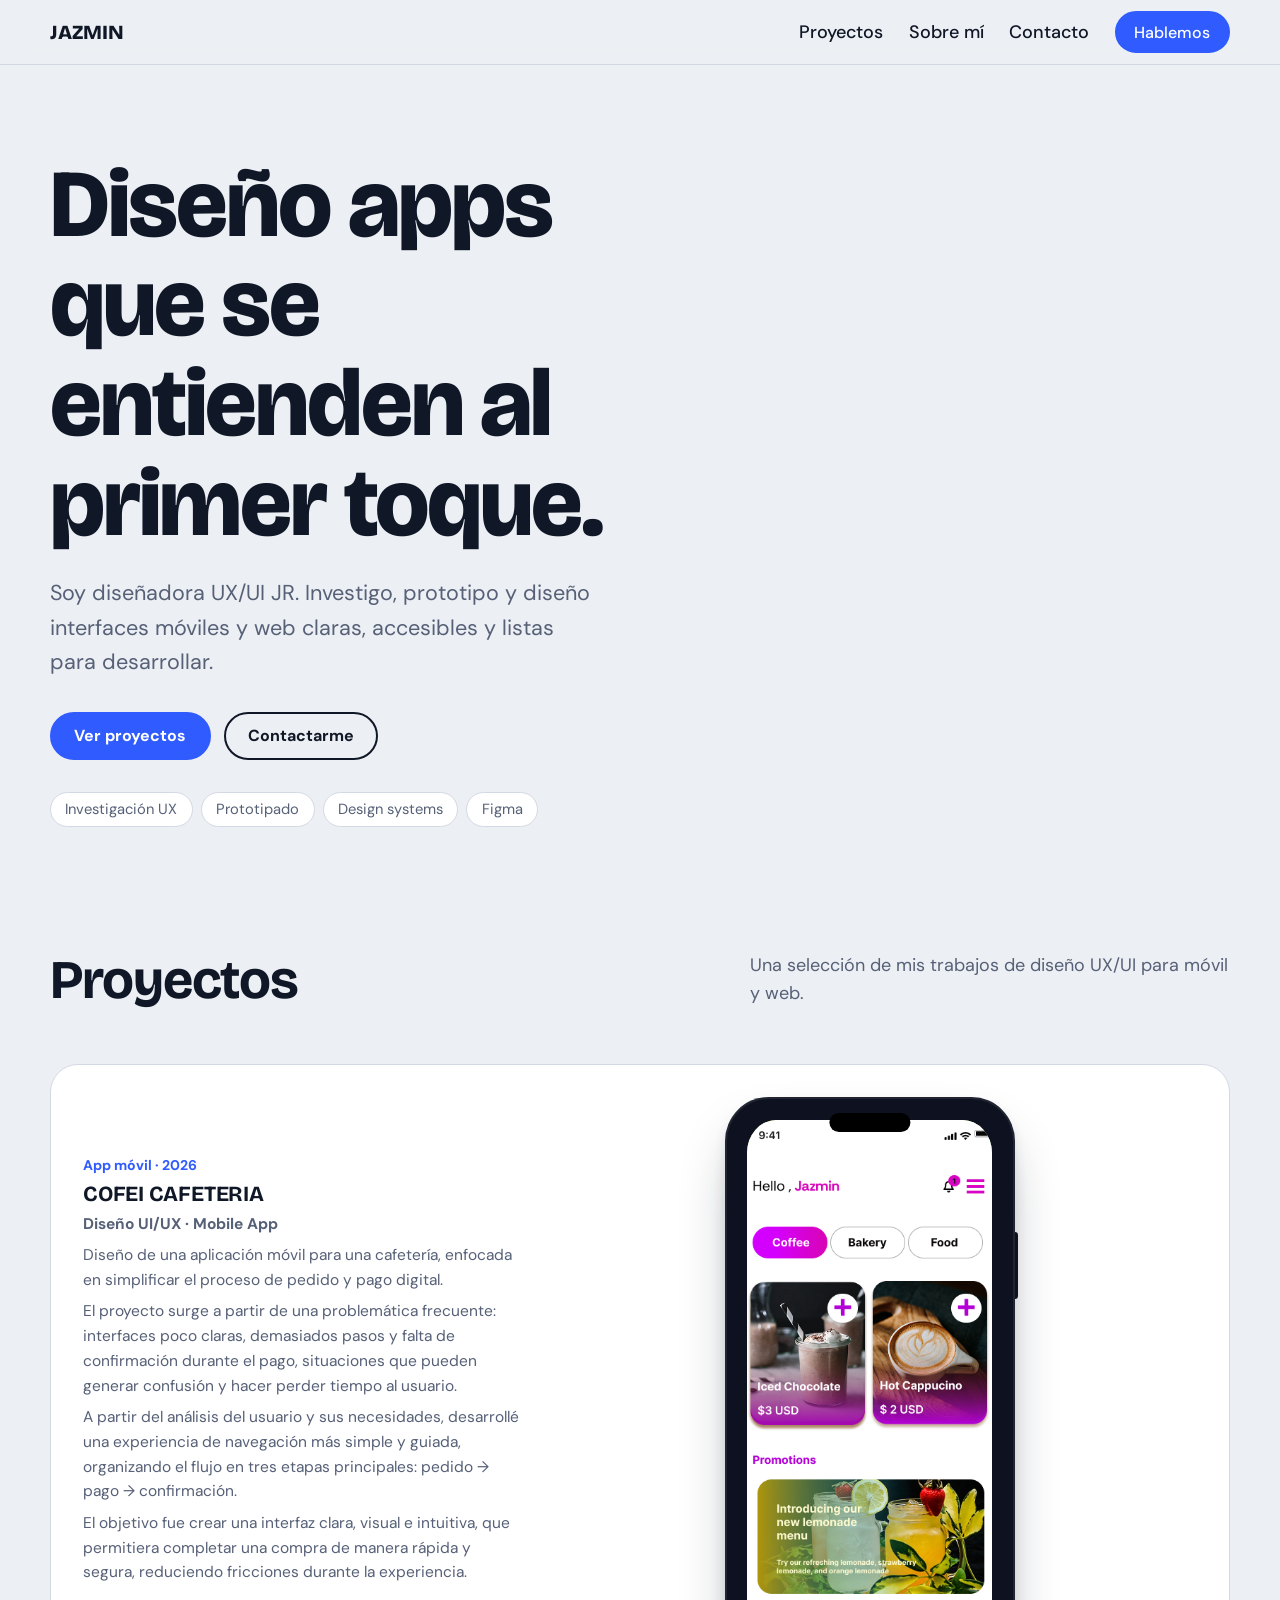
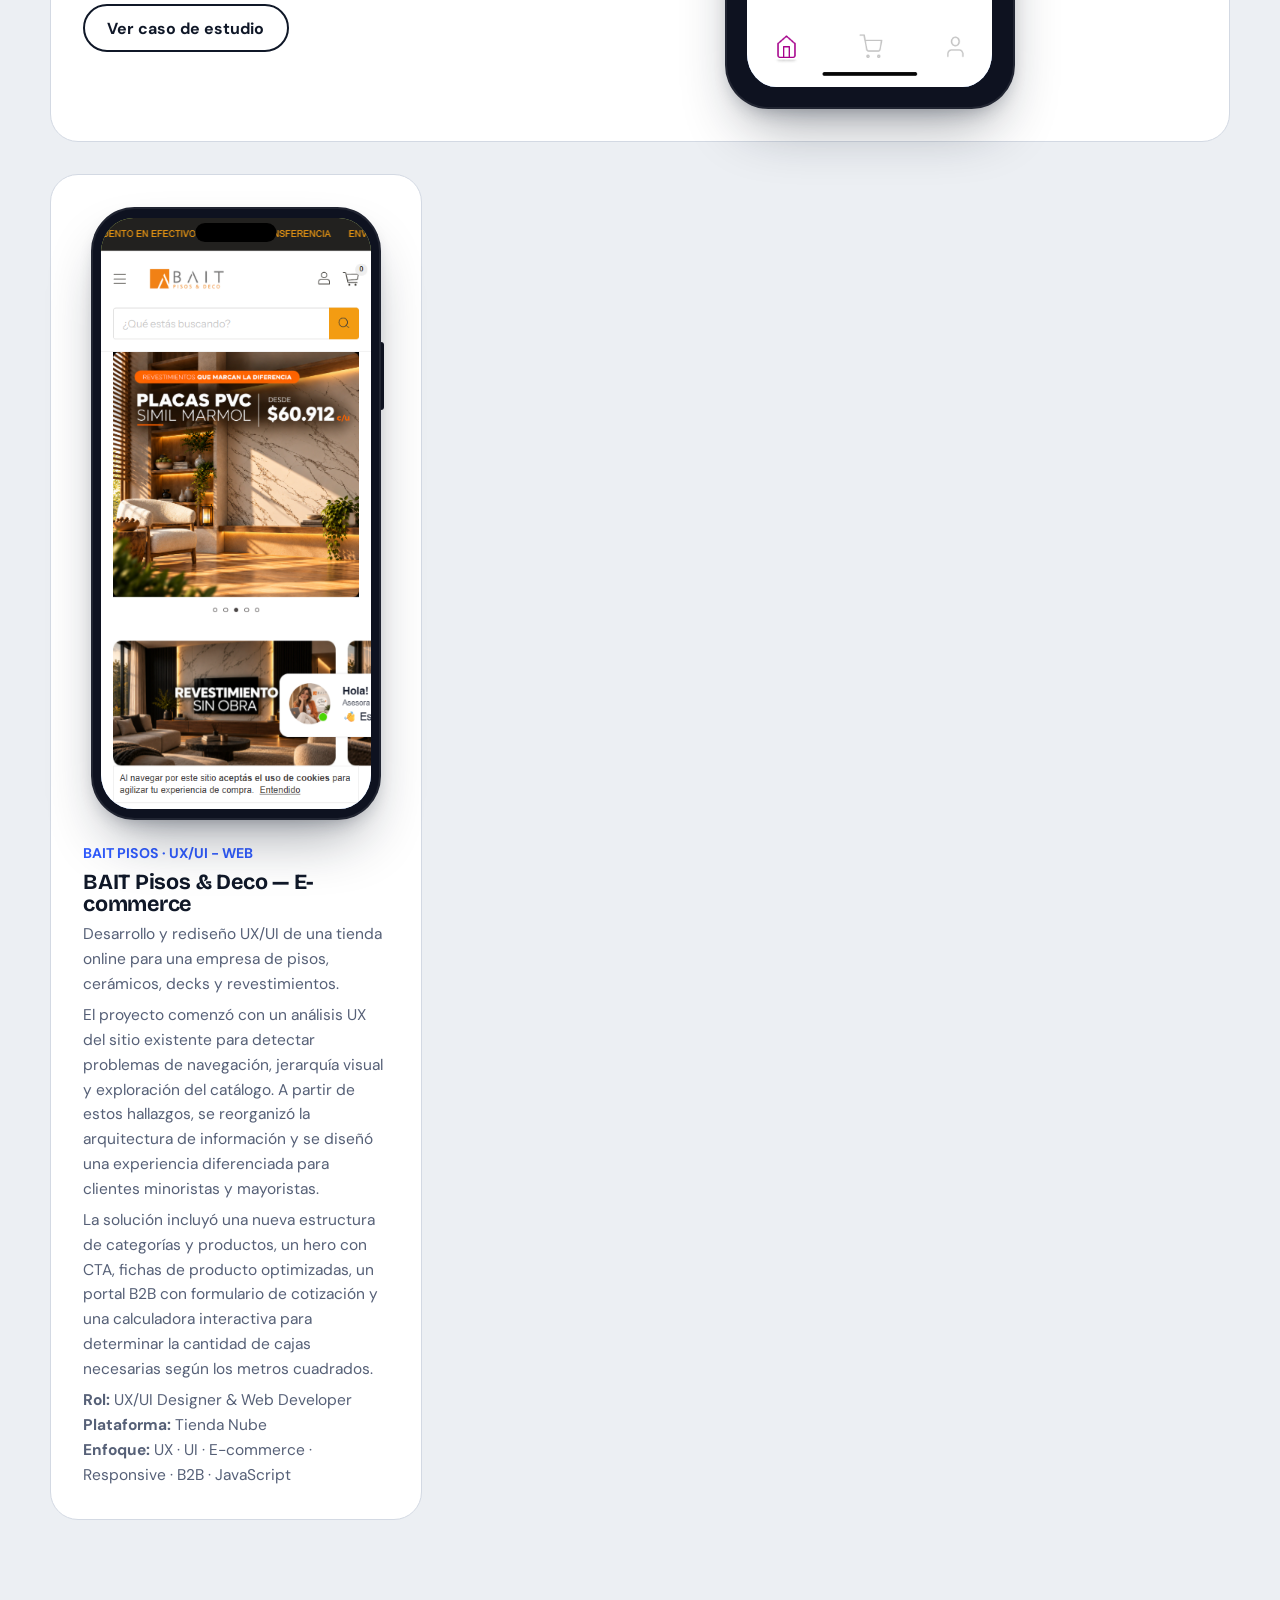
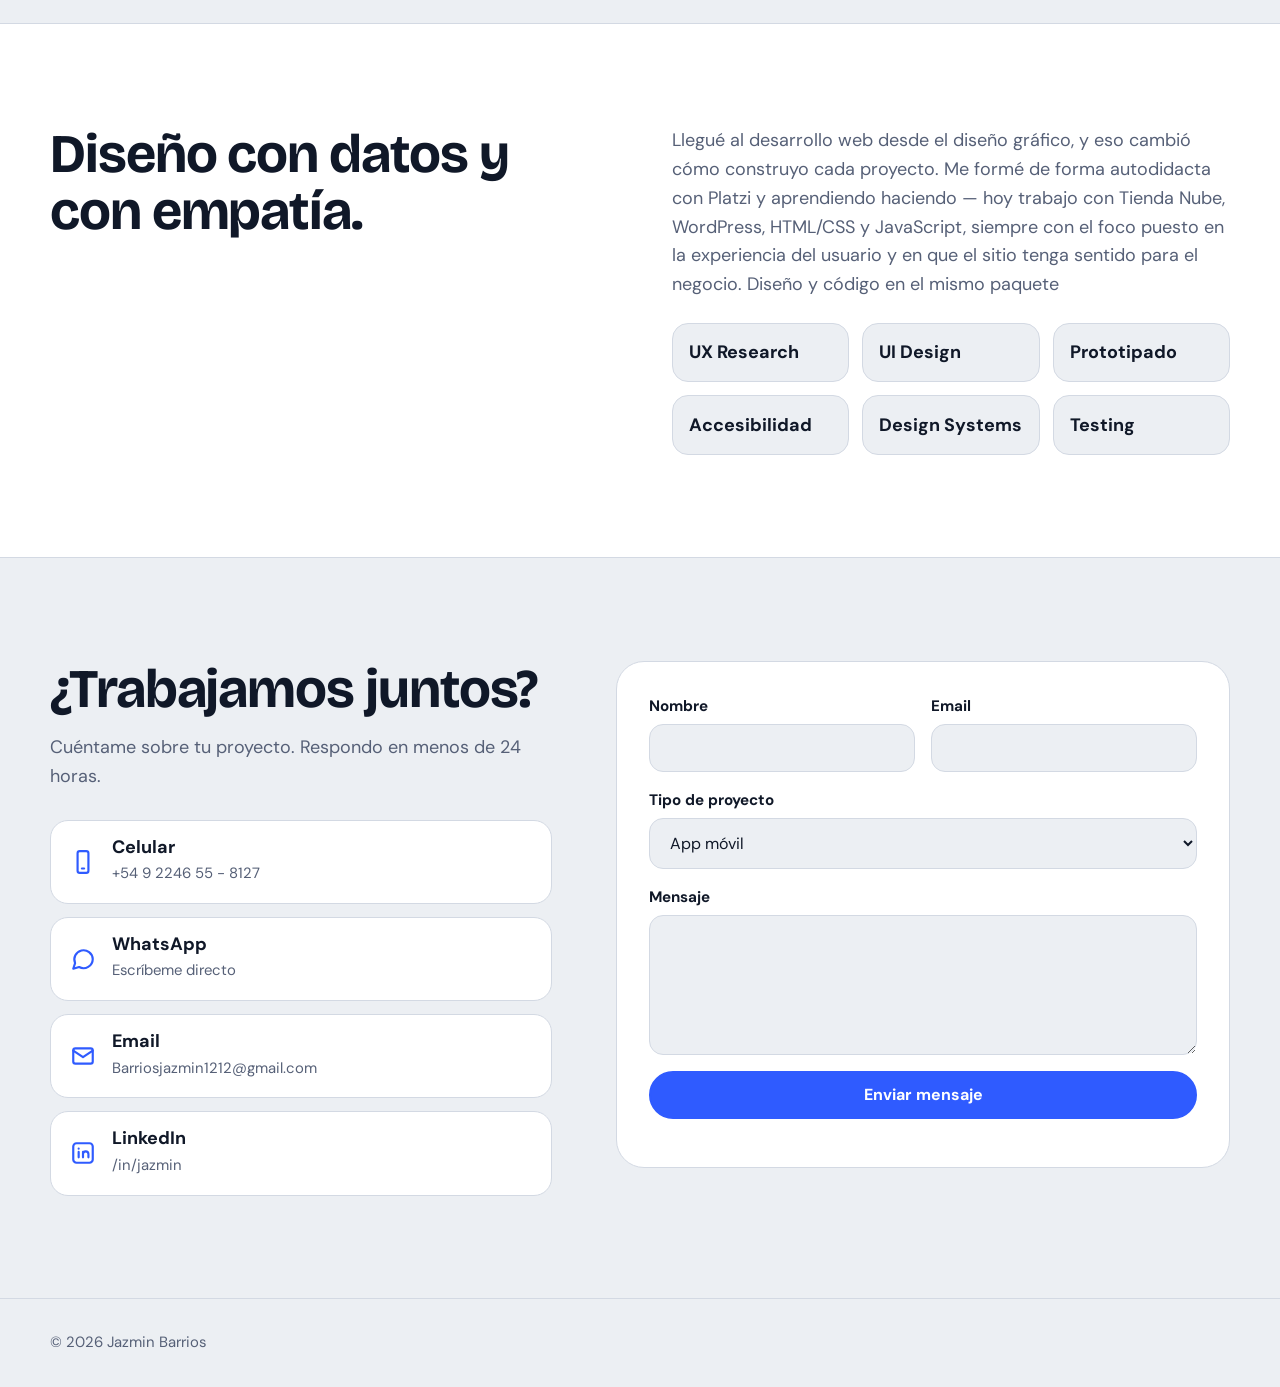
==== commit e7115ae5: "Update index.html" ====
--- a/index.html
+++ b/index.html
@@ -213,7 +213,7 @@
           <a class="channel" href="tel:+542246558127"><svg viewBox="0 0 24 24" fill="none" stroke="currentColor" stroke-width="2" stroke-linecap="round" stroke-linejoin="round"><rect x="7" y="2" width="10" height="20" rx="2"/><path d="M11 18h2"/></svg><div><b>Celular</b><span>+54 9 2246 55 - 8127</span></div></a>
           <a class="channel" href="https://wa.me/542246558127" target="_blank" rel="noopener"><svg viewBox="0 0 24 24" fill="none" stroke="currentColor" stroke-width="2" stroke-linecap="round" stroke-linejoin="round"><path d="M21 12a8.5 8.5 0 0 1-12.6 7.4L3 21l1.7-5.2A8.5 8.5 0 1 1 21 12z"/></svg><div><b>WhatsApp</b><span>Escríbeme directo</span></div></a>
           <a class="channel" href="mailto:hola@tunombre.com"><svg viewBox="0 0 24 24" fill="none" stroke="currentColor" stroke-width="2" stroke-linecap="round" stroke-linejoin="round"><rect x="3" y="5" width="18" height="14" rx="2"/><path d="m3 7 9 6 9-6"/></svg><div><b>Email</b><span>Barriosjazmin1212@gmail.com</span></div></a>
-          <a class="channel" href="www.linkedin.com/in/jazmin-victoria-barrios-083703380" target="_blank" rel="noopener"><svg viewBox="0 0 24 24" fill="none" stroke="currentColor" stroke-width="2" stroke-linecap="round" stroke-linejoin="round"><rect x="3" y="3" width="18" height="18" rx="3"/><path d="M8 11v5M8 8v.01M12 16v-5M12 13a2.5 2.5 0 0 1 5 0v3"/></svg><div><b>LinkedIn</b><span>/in/jazmin</span></div></a>
+          <a class="channel" href="https://www.linkedin.com/in/jazmin-victoria-barrios-083703380/?isSelfProfile=true" target="_blank" rel="noopener"><svg viewBox="0 0 24 24" fill="none" stroke="currentColor" stroke-width="2" stroke-linecap="round" stroke-linejoin="round"><rect x="3" y="3" width="18" height="18" rx="3"/><path d="M8 11v5M8 8v.01M12 16v-5M12 13a2.5 2.5 0 0 1 5 0v3"/></svg><div><b>LinkedIn</b><span>/in/jazmin</span></div></a>
         </div>
       </div>
       <form id="form">
@@ -232,7 +232,7 @@
   </section>
 </main>
 
-<footer><div class="wrap"><span>© 2026 Tu Jazmin Barrios</span><span>Diseñado y construido a medida.</span></div></footer>
+<footer><div class="wrap"><span>© 2026 Jazmin Barrios</span></div></footer>
 
 <script>
 // Menú móvil
